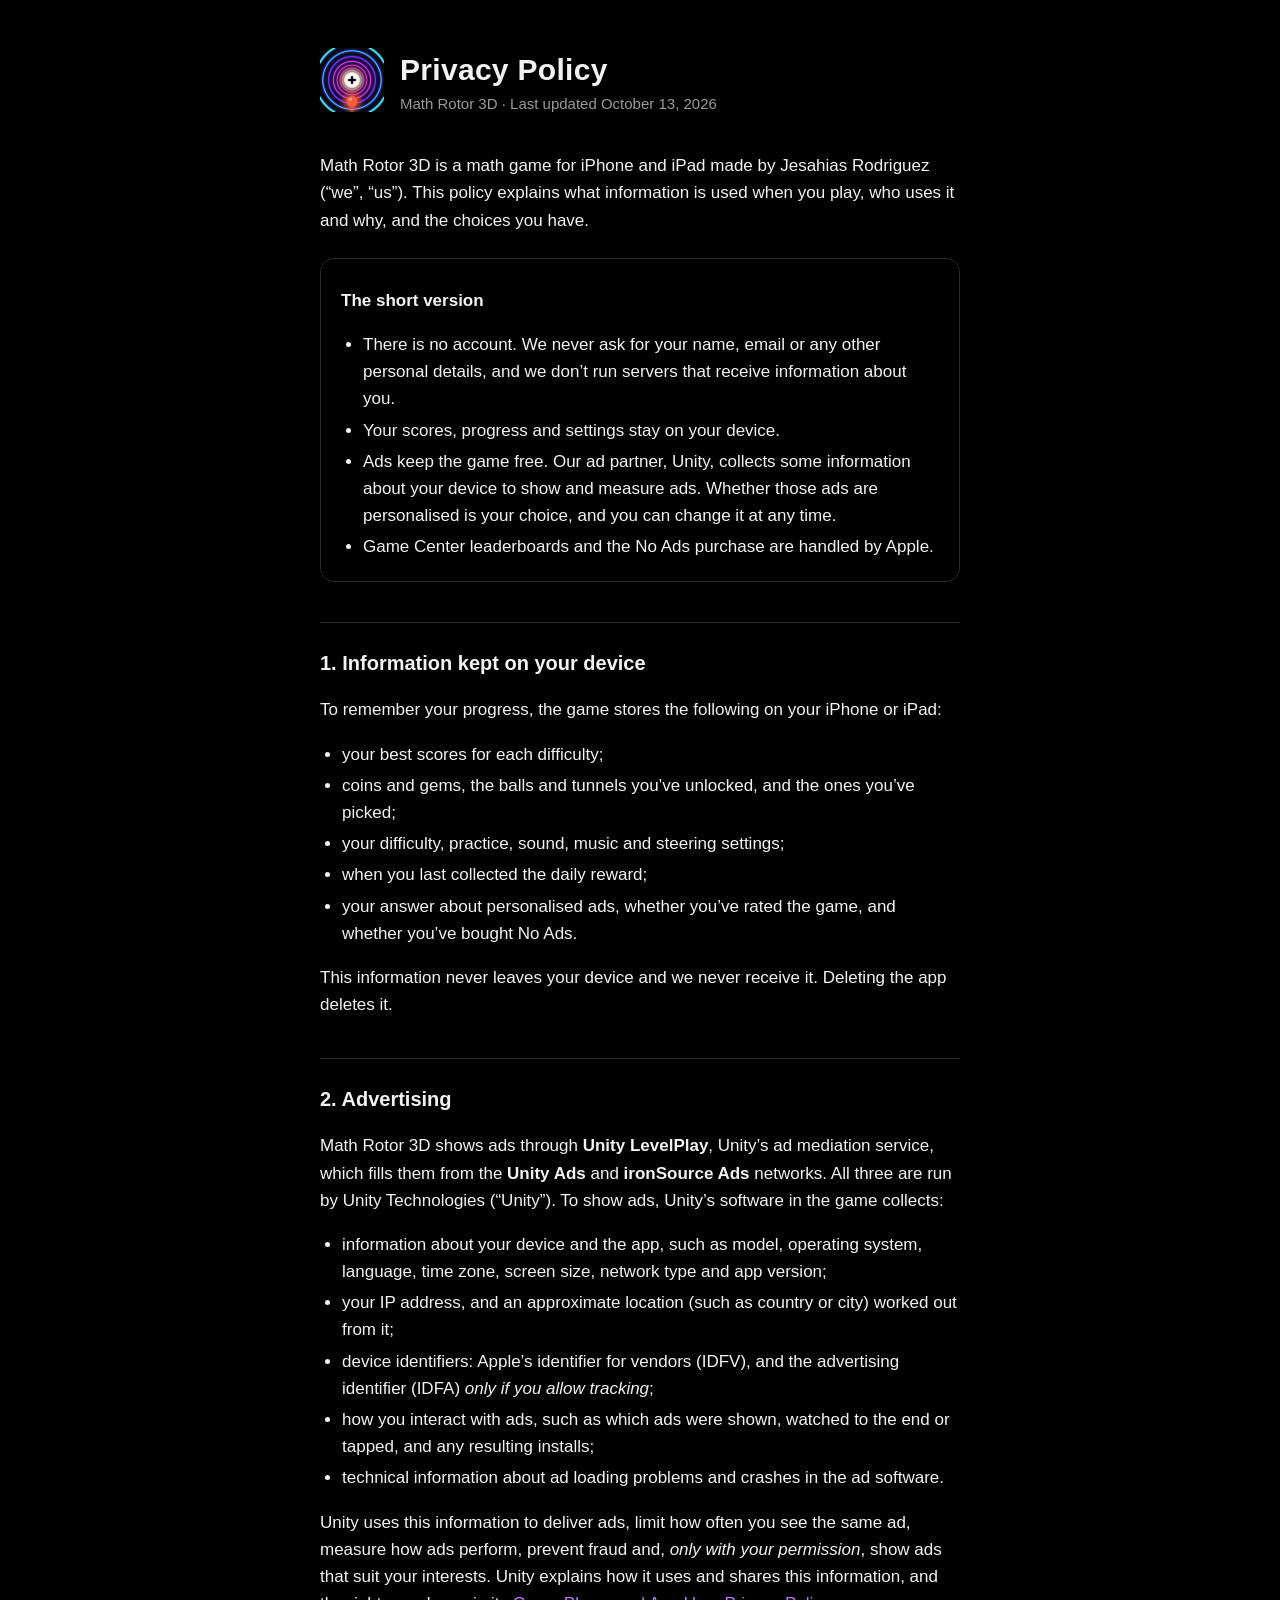
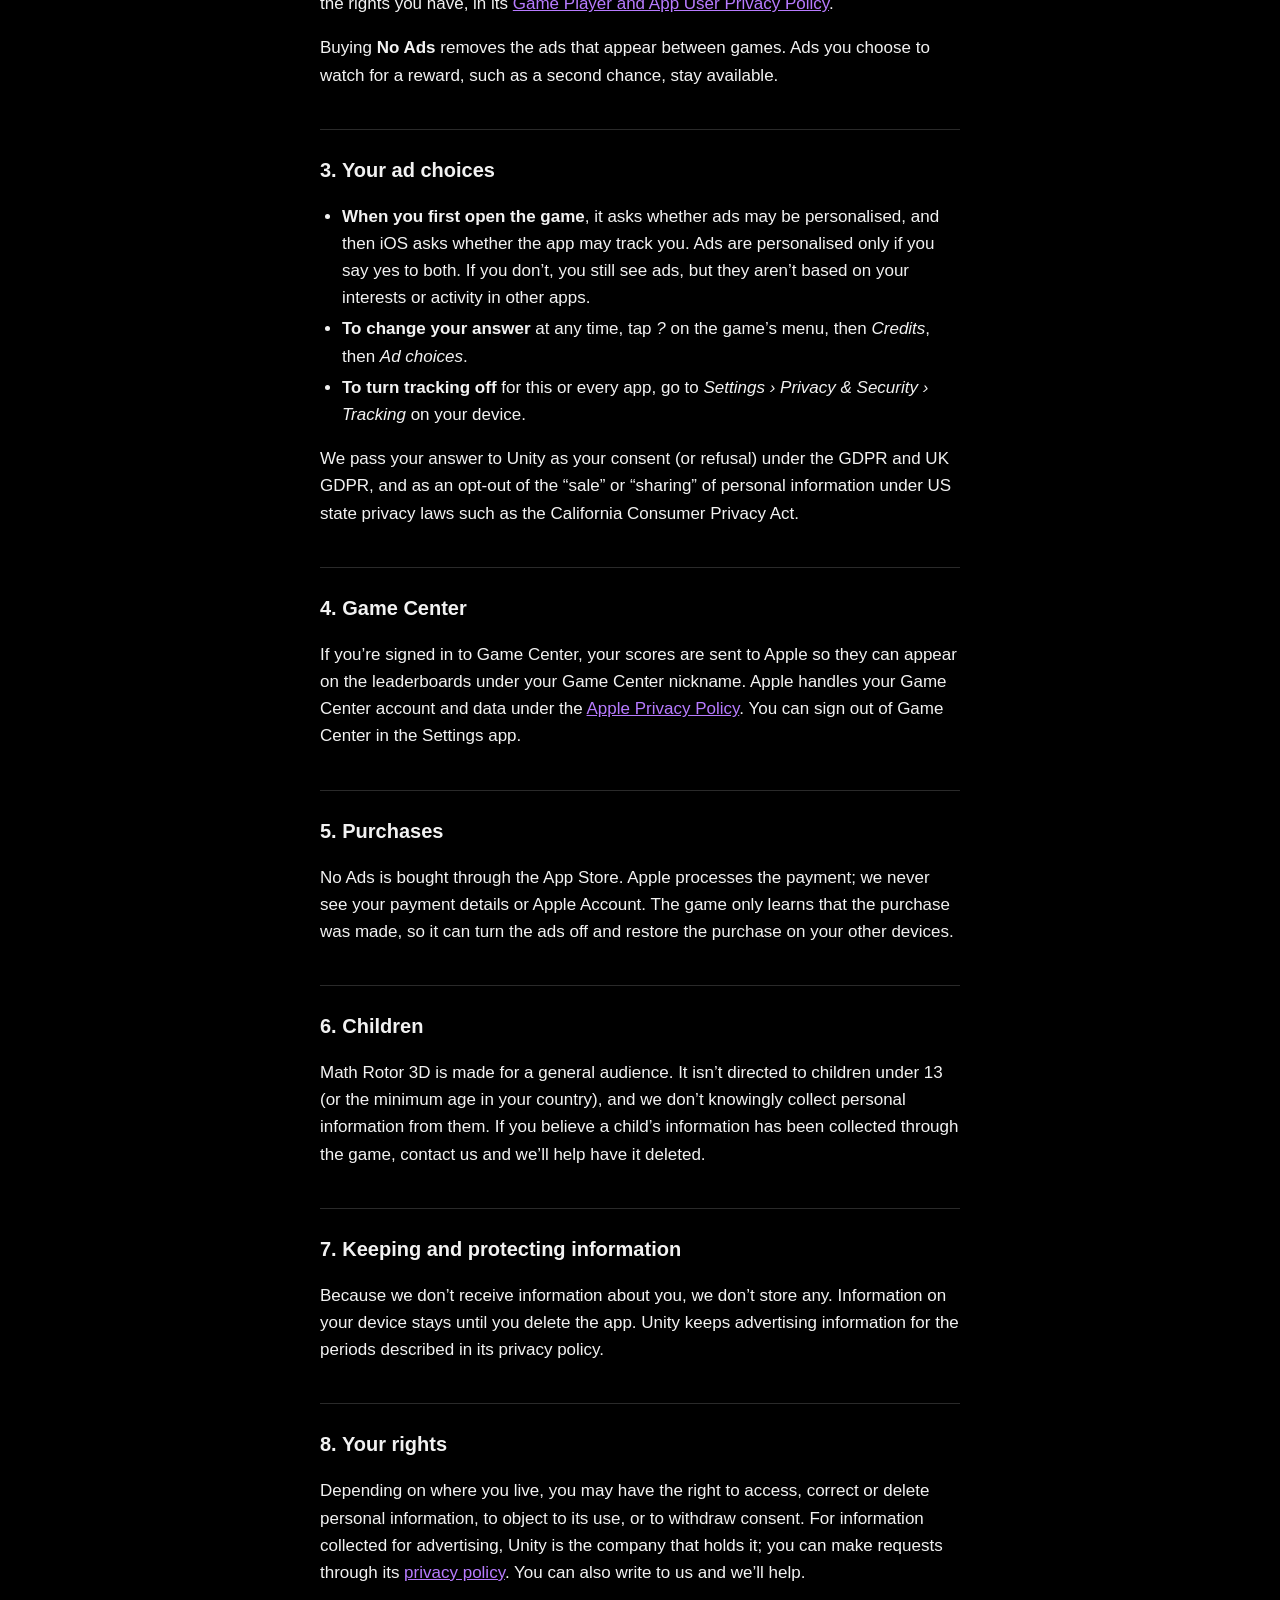
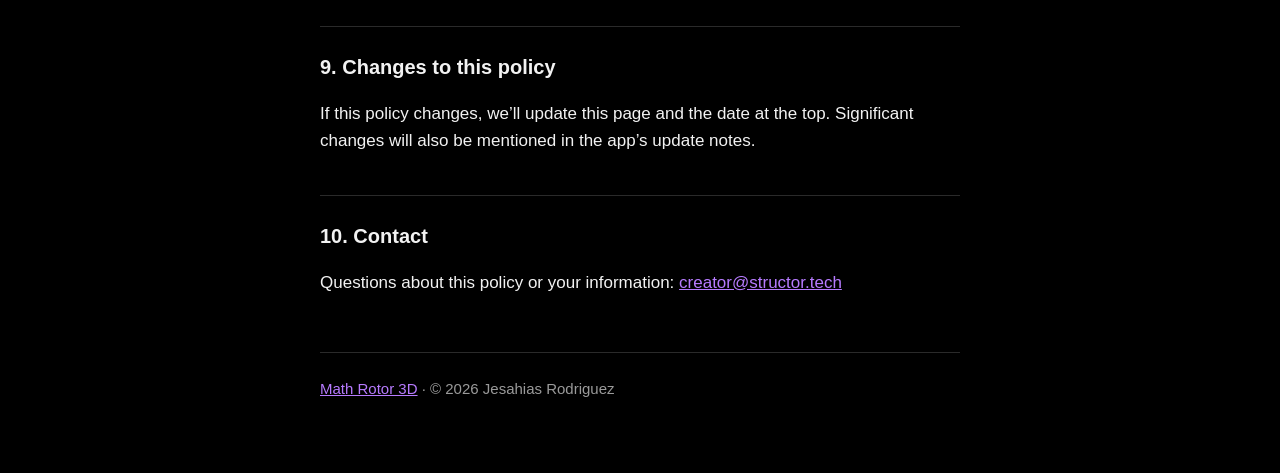
==== privacy/index.html @ 160f923c "Math Rotor 3D support page and privacy policy" ====
<!doctype html>
<html lang="en">
<head>
<meta charset="utf-8">
<meta name="viewport" content="width=device-width, initial-scale=1">
<title>Privacy Policy · Math Rotor 3D</title>
<meta name="description" content="What information Math Rotor 3D uses, who uses it, and the choices you have.">
<link rel="icon" href="../icon.png">
<link rel="stylesheet" href="../style.css">
</head>
<body>
<main>
  <header>
    <a href="../"><img src="../icon.png" alt=""></a>
    <div>
      <h1>Privacy Policy</h1>
      <div class="updated">Math Rotor 3D · Last updated October 13, 2026</div>
    </div>
  </header>

  <p>Math Rotor 3D is a math game for iPhone and iPad made by Jesahias Rodriguez (“we”, “us”). This policy explains what information is used when you play, who uses it and why, and the choices you have.</p>

  <div class="summary">
    <h3>The short version</h3>
    <ul>
      <li>There is no account. We never ask for your name, email or any other personal details, and we don’t run servers that receive information about you.</li>
      <li>Your scores, progress and settings stay on your device.</li>
      <li>Ads keep the game free. Our ad partner, Unity, collects some information about your device to show and measure ads. Whether those ads are personalised is your choice, and you can change it at any time.</li>
      <li>Game Center leaderboards and the No Ads purchase are handled by Apple.</li>
    </ul>
  </div>

  <h2>1. Information kept on your device</h2>
  <p>To remember your progress, the game stores the following on your iPhone or iPad:</p>
  <ul>
    <li>your best scores for each difficulty;</li>
    <li>coins and gems, the balls and tunnels you’ve unlocked, and the ones you’ve picked;</li>
    <li>your difficulty, practice, sound, music and steering settings;</li>
    <li>when you last collected the daily reward;</li>
    <li>your answer about personalised ads, whether you’ve rated the game, and whether you’ve bought No Ads.</li>
  </ul>
  <p>This information never leaves your device and we never receive it. Deleting the app deletes it.</p>

  <h2>2. Advertising</h2>
  <p>Math Rotor 3D shows ads through <strong>Unity LevelPlay</strong>, Unity’s ad mediation service, which fills them from the <strong>Unity Ads</strong> and <strong>ironSource Ads</strong> networks. All three are run by Unity Technologies (“Unity”). To show ads, Unity’s software in the game collects:</p>
  <ul>
    <li>information about your device and the app, such as model, operating system, language, time zone, screen size, network type and app version;</li>
    <li>your IP address, and an approximate location (such as country or city) worked out from it;</li>
    <li>device identifiers: Apple’s identifier for vendors (IDFV), and the advertising identifier (IDFA) <em>only if you allow tracking</em>;</li>
    <li>how you interact with ads, such as which ads were shown, watched to the end or tapped, and any resulting installs;</li>
    <li>technical information about ad loading problems and crashes in the ad software.</li>
  </ul>
  <p>Unity uses this information to deliver ads, limit how often you see the same ad, measure how ads perform, prevent fraud and, <em>only with your permission</em>, show ads that suit your interests. Unity explains how it uses and shares this information, and the rights you have, in its <a href="https://unity.com/legal/game-player-and-app-user-privacy-policy">Game Player and App User Privacy Policy</a>.</p>
  <p>Buying <strong>No Ads</strong> removes the ads that appear between games. Ads you choose to watch for a reward, such as a second chance, stay available.</p>

  <h2>3. Your ad choices</h2>
  <ul>
    <li><strong>When you first open the game</strong>, it asks whether ads may be personalised, and then iOS asks whether the app may track you. Ads are personalised only if you say yes to both. If you don’t, you still see ads, but they aren’t based on your interests or activity in other apps.</li>
    <li><strong>To change your answer</strong> at any time, tap <em>?</em> on the game’s menu, then <em>Credits</em>, then <em>Ad choices</em>.</li>
    <li><strong>To turn tracking off</strong> for this or every app, go to <em>Settings › Privacy &amp; Security › Tracking</em> on your device.</li>
  </ul>
  <p>We pass your answer to Unity as your consent (or refusal) under the GDPR and UK GDPR, and as an opt-out of the “sale” or “sharing” of personal information under US state privacy laws such as the California Consumer Privacy Act.</p>

  <h2>4. Game Center</h2>
  <p>If you’re signed in to Game Center, your scores are sent to Apple so they can appear on the leaderboards under your Game Center nickname. Apple handles your Game Center account and data under the <a href="https://www.apple.com/legal/privacy/">Apple Privacy Policy</a>. You can sign out of Game Center in the Settings app.</p>

  <h2>5. Purchases</h2>
  <p>No Ads is bought through the App Store. Apple processes the payment; we never see your payment details or Apple Account. The game only learns that the purchase was made, so it can turn the ads off and restore the purchase on your other devices.</p>

  <h2>6. Children</h2>
  <p>Math Rotor 3D is made for a general audience. It isn’t directed to children under 13 (or the minimum age in your country), and we don’t knowingly collect personal information from them. If you believe a child’s information has been collected through the game, contact us and we’ll help have it deleted.</p>

  <h2>7. Keeping and protecting information</h2>
  <p>Because we don’t receive information about you, we don’t store any. Information on your device stays until you delete the app. Unity keeps advertising information for the periods described in its privacy policy.</p>

  <h2>8. Your rights</h2>
  <p>Depending on where you live, you may have the right to access, correct or delete personal information, to object to its use, or to withdraw consent. For information collected for advertising, Unity is the company that holds it; you can make requests through its <a href="https://unity.com/legal/game-player-and-app-user-privacy-policy">privacy policy</a>. You can also write to us and we’ll help.</p>

  <h2>9. Changes to this policy</h2>
  <p>If this policy changes, we’ll update this page and the date at the top. Significant changes will also be mentioned in the app’s update notes.</p>

  <h2>10. Contact</h2>
  <p>Questions about this policy or your information: <a href="mailto:creator@structor.tech">creator@structor.tech</a></p>

  <footer>
    <a href="../">Math Rotor 3D</a> · © 2026 Jesahias Rodriguez
  </footer>
</main>
</body>
</html>
---- style.css ----
:root {
  color-scheme: dark;
  --bg: #000;
  --text: #f2f2f2;
  --muted: #9a9a9a;
  --line: #2a2a2a;
  --accent: #b77bff;
}

* { box-sizing: border-box; }

body {
  margin: 0;
  background: var(--bg);
  color: var(--text);
  font: 17px/1.6 -apple-system, BlinkMacSystemFont, "SF Pro Text", "Segoe UI", Roboto, sans-serif;
  -webkit-text-size-adjust: 100%;
}

main {
  max-width: 680px;
  margin: 0 auto;
  padding: 48px 20px 72px;
}

header {
  display: flex;
  align-items: center;
  gap: 16px;
  margin-bottom: 32px;
}

header img {
  width: 64px;
  height: 64px;
  border-radius: 14px;
}

header a { color: inherit; text-decoration: none; }

h1 {
  font-size: 30px;
  line-height: 1.2;
  margin: 0;
  letter-spacing: 0.01em;
}

h2 {
  font-size: 20px;
  margin: 40px 0 8px;
  padding-top: 24px;
  border-top: 1px solid var(--line);
}

h3 { font-size: 17px; margin: 24px 0 4px; }

p, li { color: var(--text); }

.muted, .updated { color: var(--muted); }

.updated { margin-top: 4px; font-size: 15px; }

ul { padding-left: 22px; }

li { margin: 4px 0; }

a { color: var(--accent); }

.summary {
  border: 1px solid var(--line);
  border-radius: 14px;
  padding: 4px 20px;
  margin: 24px 0;
}

footer {
  margin-top: 56px;
  padding-top: 24px;
  border-top: 1px solid var(--line);
  color: var(--muted);
  font-size: 15px;
}
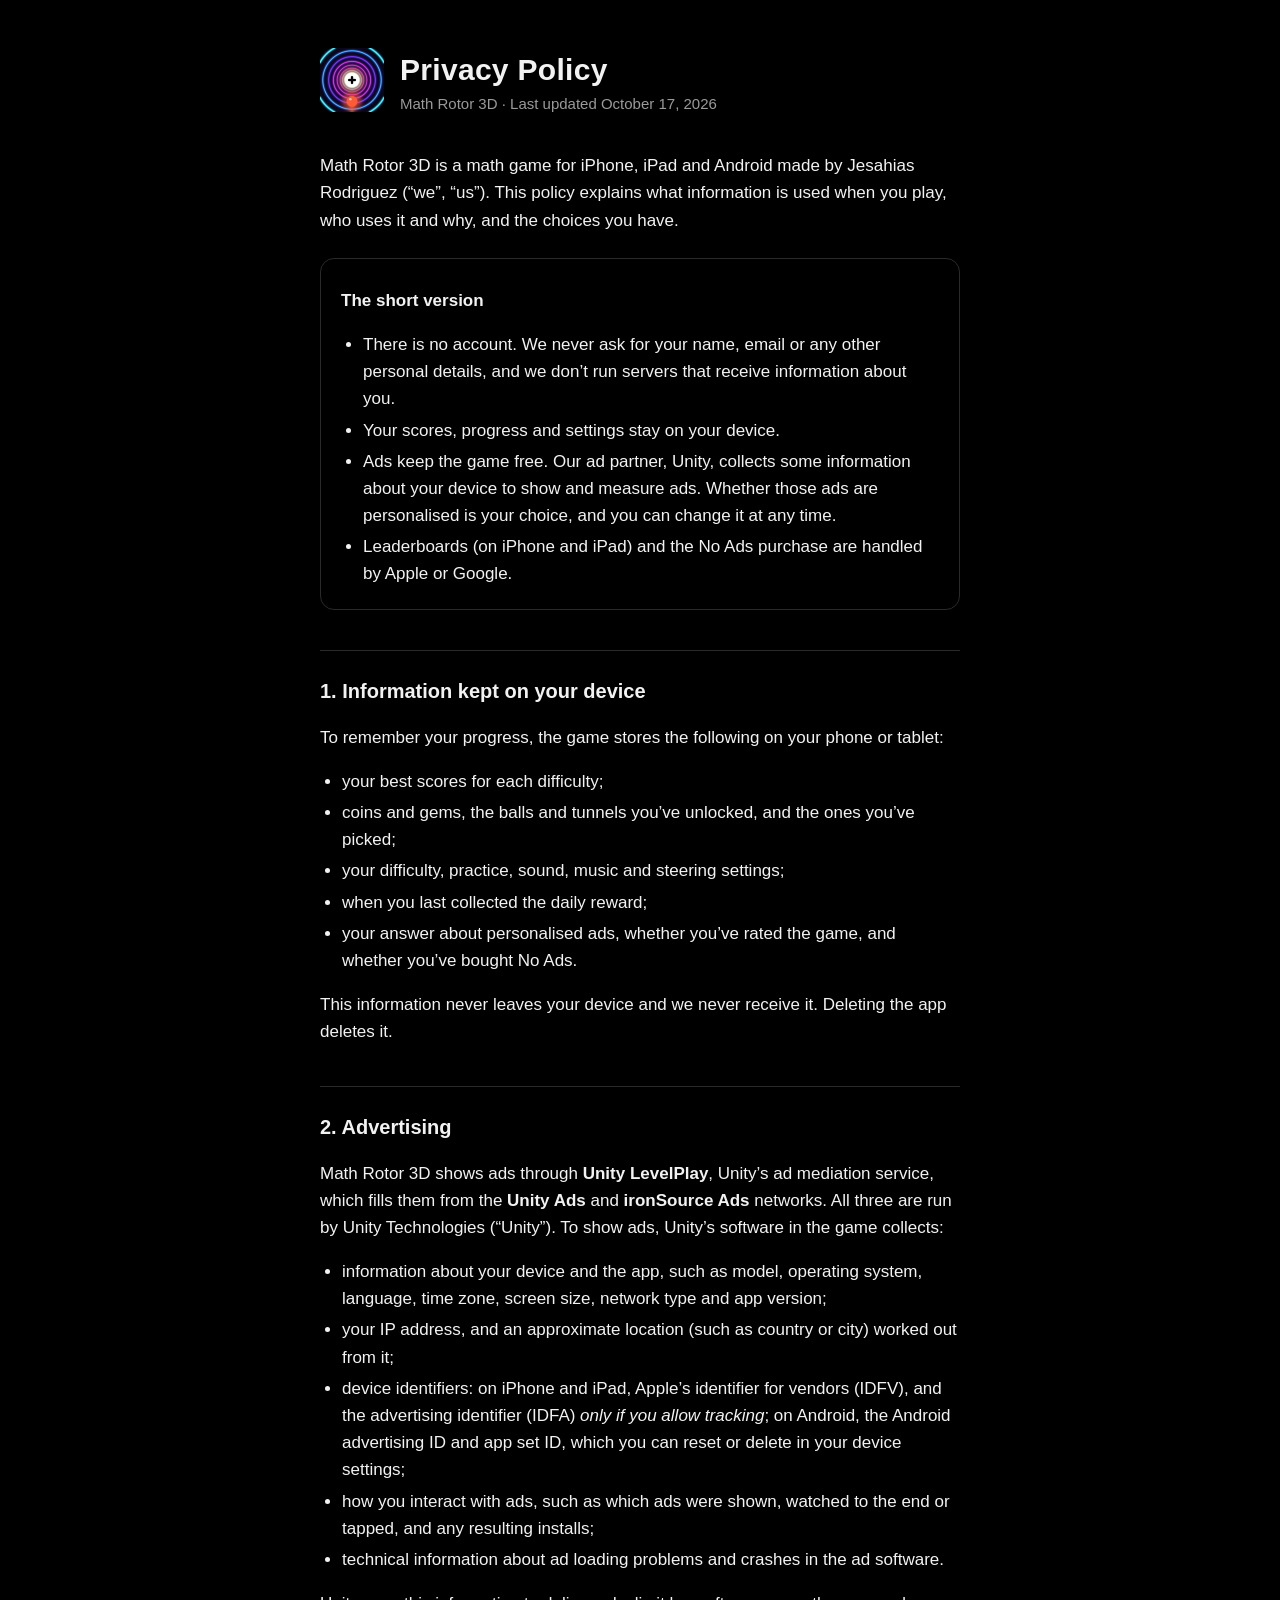
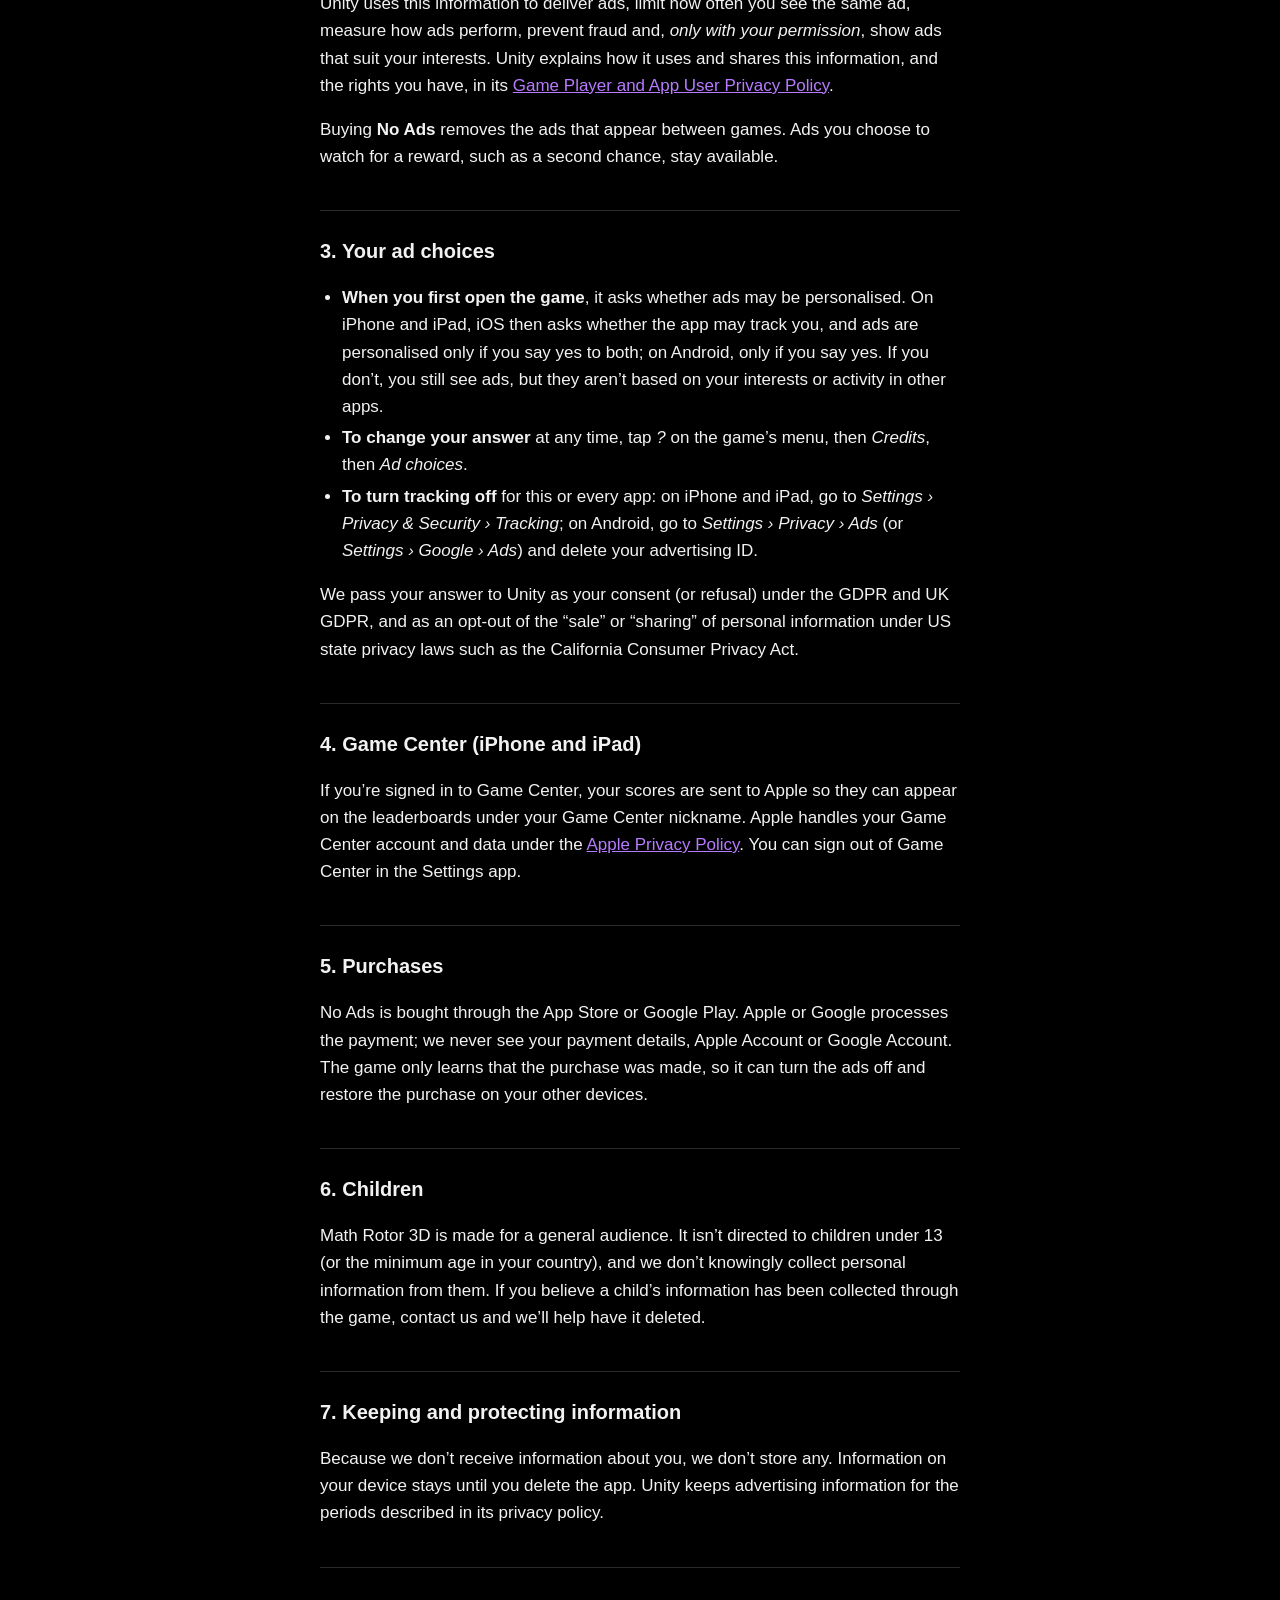
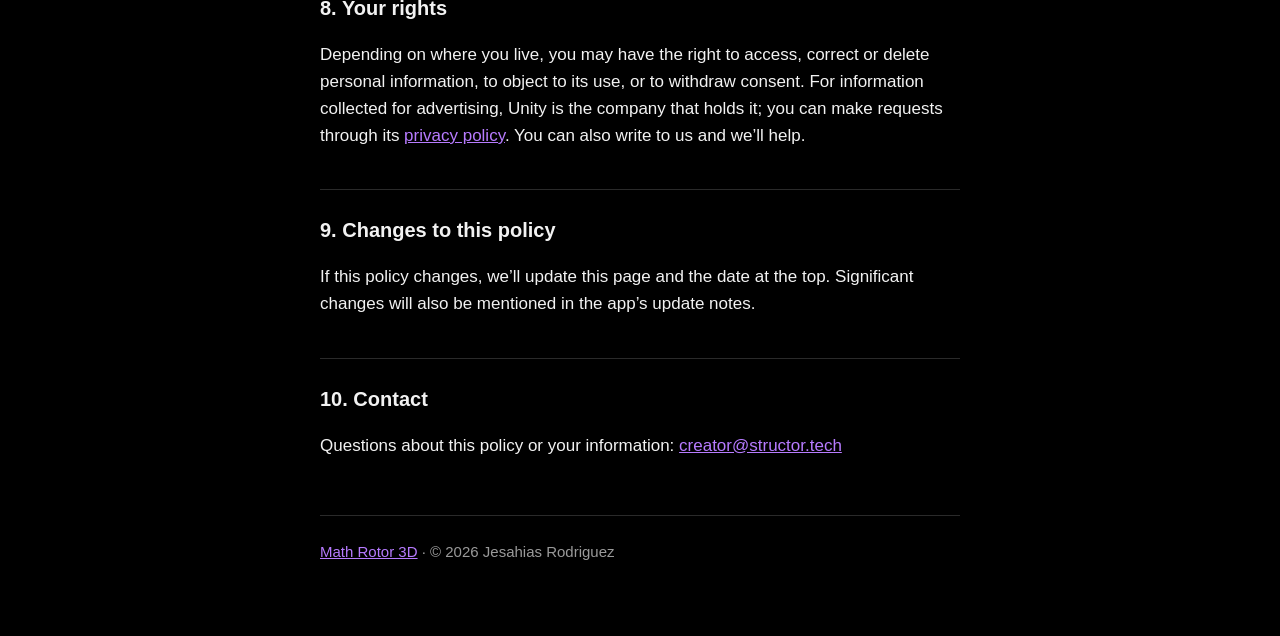
==== commit 84c05499: "Privacy policy and support page cover Android" ====
--- a/privacy/index.html
+++ b/privacy/index.html
@@ -14,11 +14,11 @@
     <a href="../"><img src="../icon.png" alt=""></a>
     <div>
       <h1>Privacy Policy</h1>
-      <div class="updated">Math Rotor 3D · Last updated October 13, 2026</div>
+      <div class="updated">Math Rotor 3D · Last updated October 17, 2026</div>
     </div>
   </header>
 
-  <p>Math Rotor 3D is a math game for iPhone and iPad made by Jesahias Rodriguez (“we”, “us”). This policy explains what information is used when you play, who uses it and why, and the choices you have.</p>
+  <p>Math Rotor 3D is a math game for iPhone, iPad and Android made by Jesahias Rodriguez (“we”, “us”). This policy explains what information is used when you play, who uses it and why, and the choices you have.</p>
 
   <div class="summary">
     <h3>The short version</h3>
@@ -26,12 +26,12 @@
       <li>There is no account. We never ask for your name, email or any other personal details, and we don’t run servers that receive information about you.</li>
       <li>Your scores, progress and settings stay on your device.</li>
       <li>Ads keep the game free. Our ad partner, Unity, collects some information about your device to show and measure ads. Whether those ads are personalised is your choice, and you can change it at any time.</li>
-      <li>Game Center leaderboards and the No Ads purchase are handled by Apple.</li>
+      <li>Leaderboards (on iPhone and iPad) and the No Ads purchase are handled by Apple or Google.</li>
     </ul>
   </div>
 
   <h2>1. Information kept on your device</h2>
-  <p>To remember your progress, the game stores the following on your iPhone or iPad:</p>
+  <p>To remember your progress, the game stores the following on your phone or tablet:</p>
   <ul>
     <li>your best scores for each difficulty;</li>
     <li>coins and gems, the balls and tunnels you’ve unlocked, and the ones you’ve picked;</li>
@@ -46,7 +46,7 @@
   <ul>
     <li>information about your device and the app, such as model, operating system, language, time zone, screen size, network type and app version;</li>
     <li>your IP address, and an approximate location (such as country or city) worked out from it;</li>
-    <li>device identifiers: Apple’s identifier for vendors (IDFV), and the advertising identifier (IDFA) <em>only if you allow tracking</em>;</li>
+    <li>device identifiers: on iPhone and iPad, Apple’s identifier for vendors (IDFV), and the advertising identifier (IDFA) <em>only if you allow tracking</em>; on Android, the Android advertising ID and app set ID, which you can reset or delete in your device settings;</li>
     <li>how you interact with ads, such as which ads were shown, watched to the end or tapped, and any resulting installs;</li>
     <li>technical information about ad loading problems and crashes in the ad software.</li>
   </ul>
@@ -55,17 +55,17 @@
 
   <h2>3. Your ad choices</h2>
   <ul>
-    <li><strong>When you first open the game</strong>, it asks whether ads may be personalised, and then iOS asks whether the app may track you. Ads are personalised only if you say yes to both. If you don’t, you still see ads, but they aren’t based on your interests or activity in other apps.</li>
+    <li><strong>When you first open the game</strong>, it asks whether ads may be personalised. On iPhone and iPad, iOS then asks whether the app may track you, and ads are personalised only if you say yes to both; on Android, only if you say yes. If you don’t, you still see ads, but they aren’t based on your interests or activity in other apps.</li>
     <li><strong>To change your answer</strong> at any time, tap <em>?</em> on the game’s menu, then <em>Credits</em>, then <em>Ad choices</em>.</li>
-    <li><strong>To turn tracking off</strong> for this or every app, go to <em>Settings › Privacy &amp; Security › Tracking</em> on your device.</li>
+    <li><strong>To turn tracking off</strong> for this or every app: on iPhone and iPad, go to <em>Settings › Privacy &amp; Security › Tracking</em>; on Android, go to <em>Settings › Privacy › Ads</em> (or <em>Settings › Google › Ads</em>) and delete your advertising ID.</li>
   </ul>
   <p>We pass your answer to Unity as your consent (or refusal) under the GDPR and UK GDPR, and as an opt-out of the “sale” or “sharing” of personal information under US state privacy laws such as the California Consumer Privacy Act.</p>
 
-  <h2>4. Game Center</h2>
+  <h2>4. Game Center (iPhone and iPad)</h2>
   <p>If you’re signed in to Game Center, your scores are sent to Apple so they can appear on the leaderboards under your Game Center nickname. Apple handles your Game Center account and data under the <a href="https://www.apple.com/legal/privacy/">Apple Privacy Policy</a>. You can sign out of Game Center in the Settings app.</p>
 
   <h2>5. Purchases</h2>
-  <p>No Ads is bought through the App Store. Apple processes the payment; we never see your payment details or Apple Account. The game only learns that the purchase was made, so it can turn the ads off and restore the purchase on your other devices.</p>
+  <p>No Ads is bought through the App Store or Google Play. Apple or Google processes the payment; we never see your payment details, Apple Account or Google Account. The game only learns that the purchase was made, so it can turn the ads off and restore the purchase on your other devices.</p>
 
   <h2>6. Children</h2>
   <p>Math Rotor 3D is made for a general audience. It isn’t directed to children under 13 (or the minimum age in your country), and we don’t knowingly collect personal information from them. If you believe a child’s information has been collected through the game, contact us and we’ll help have it deleted.</p>
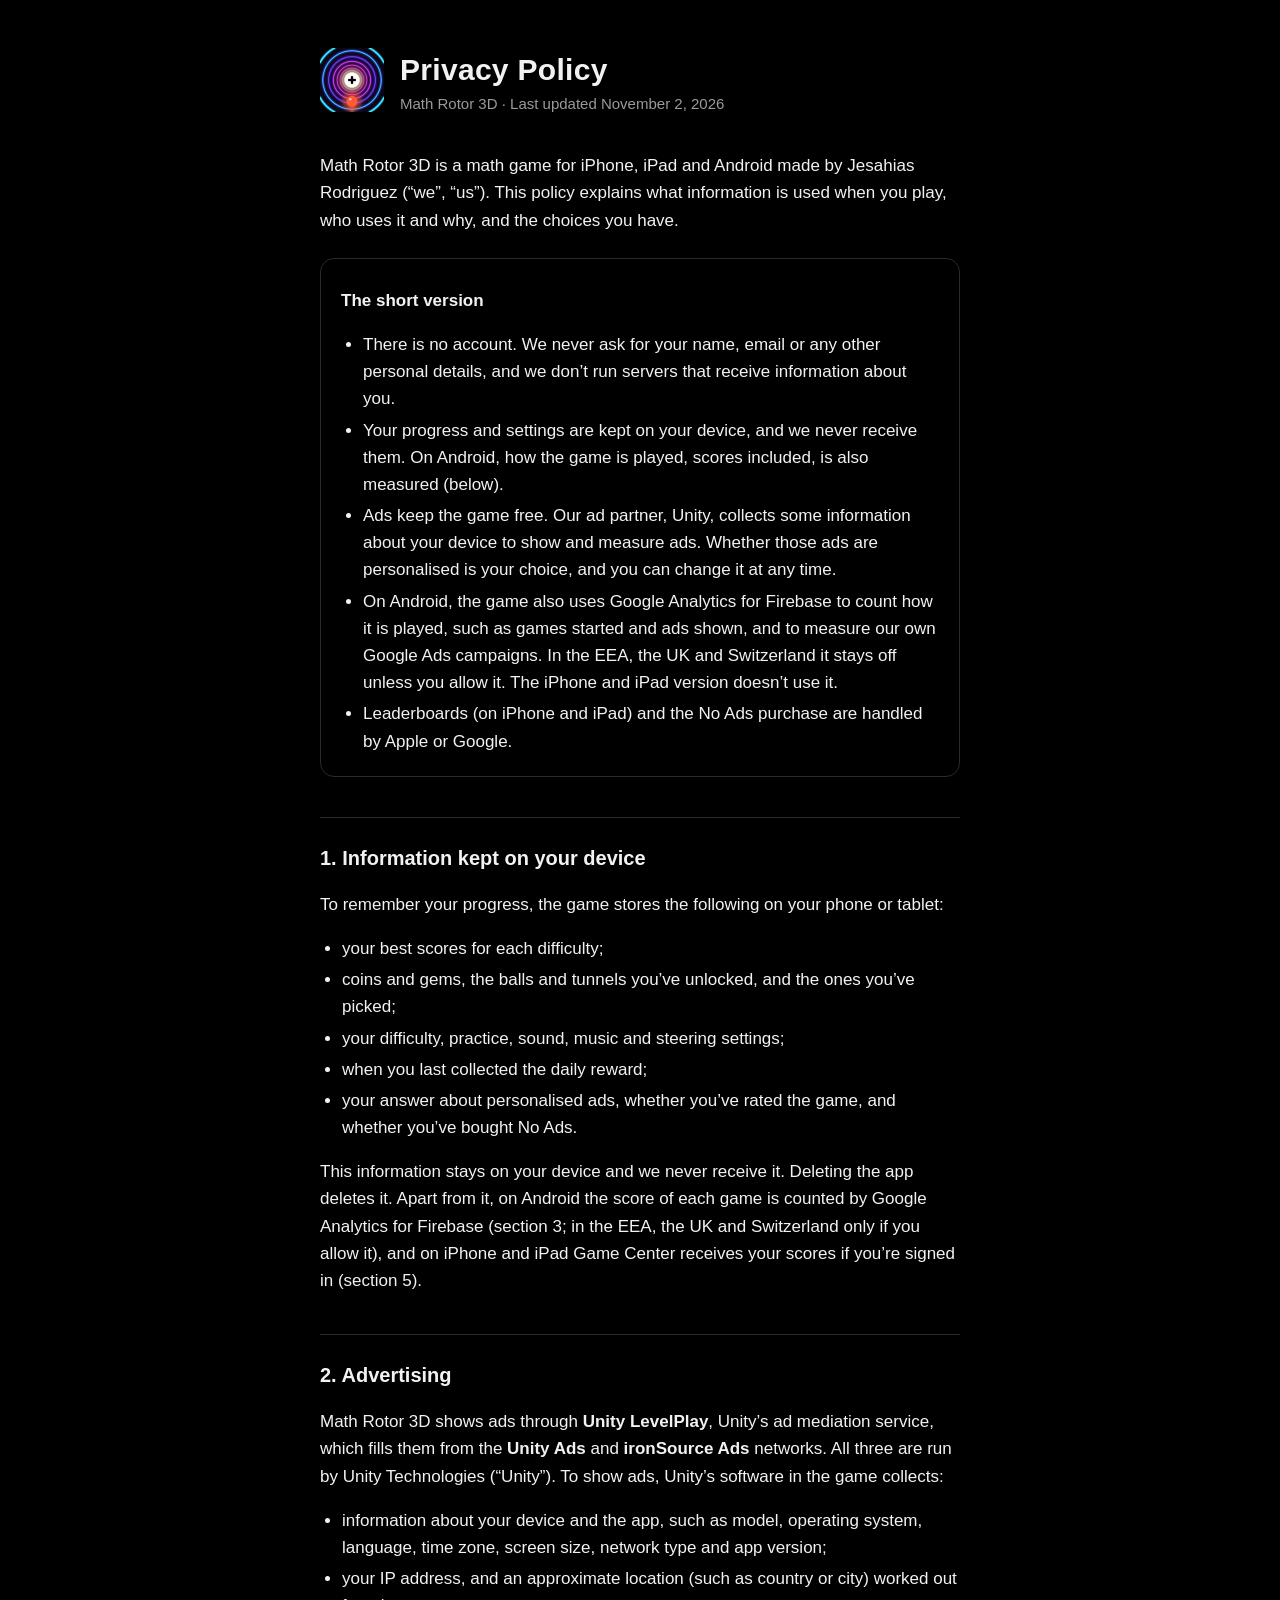
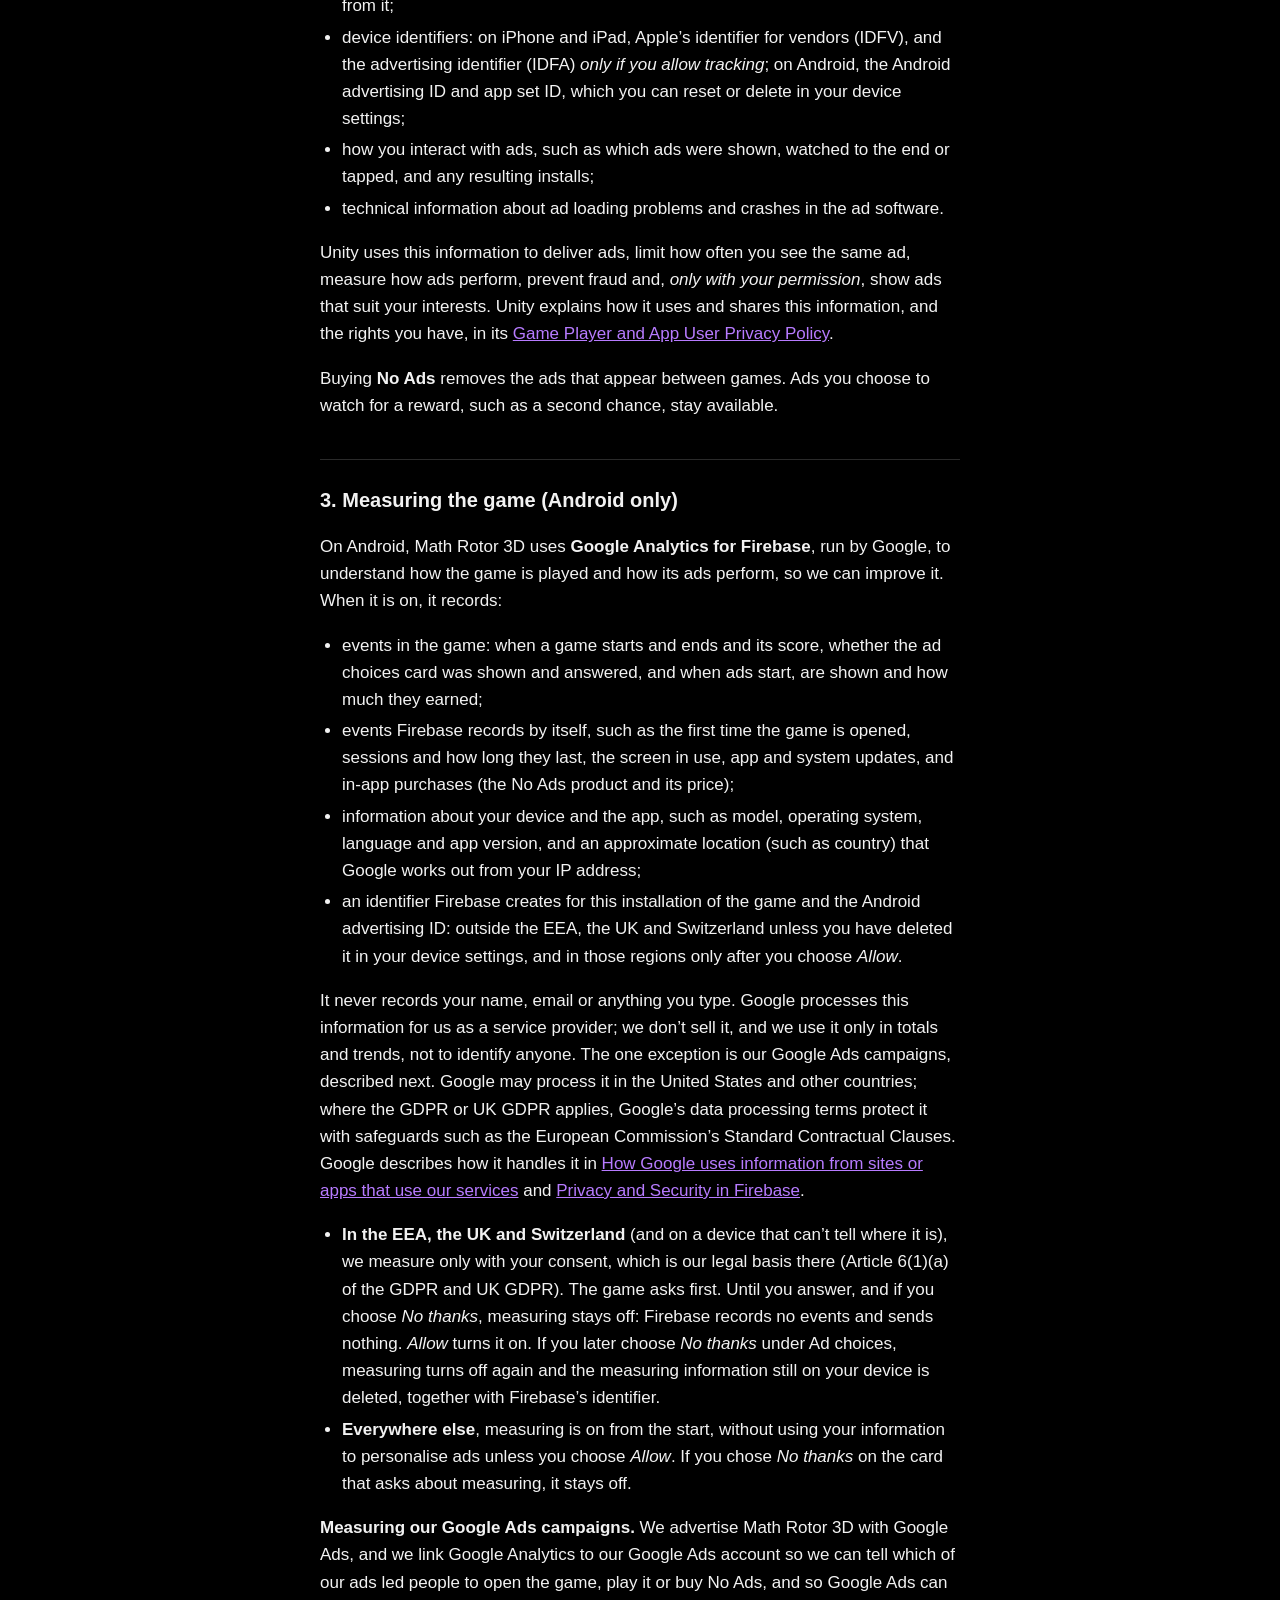
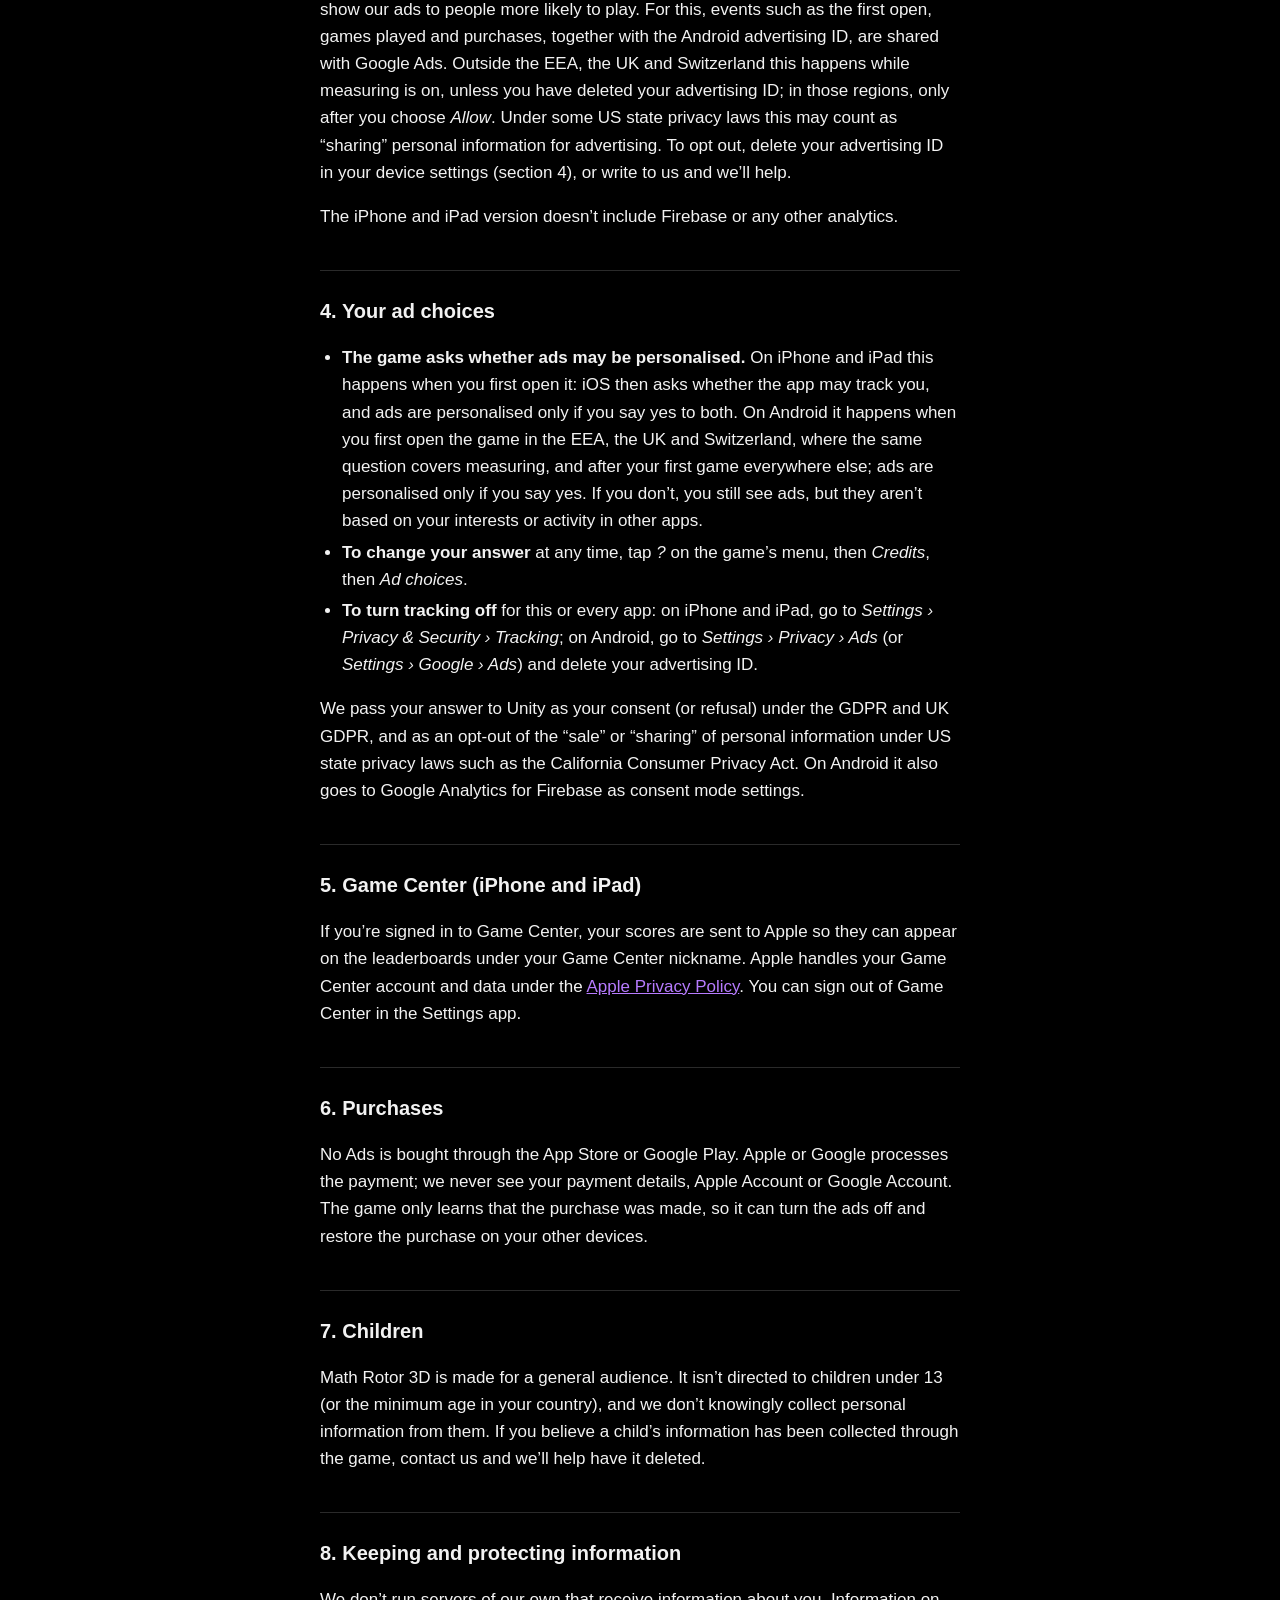
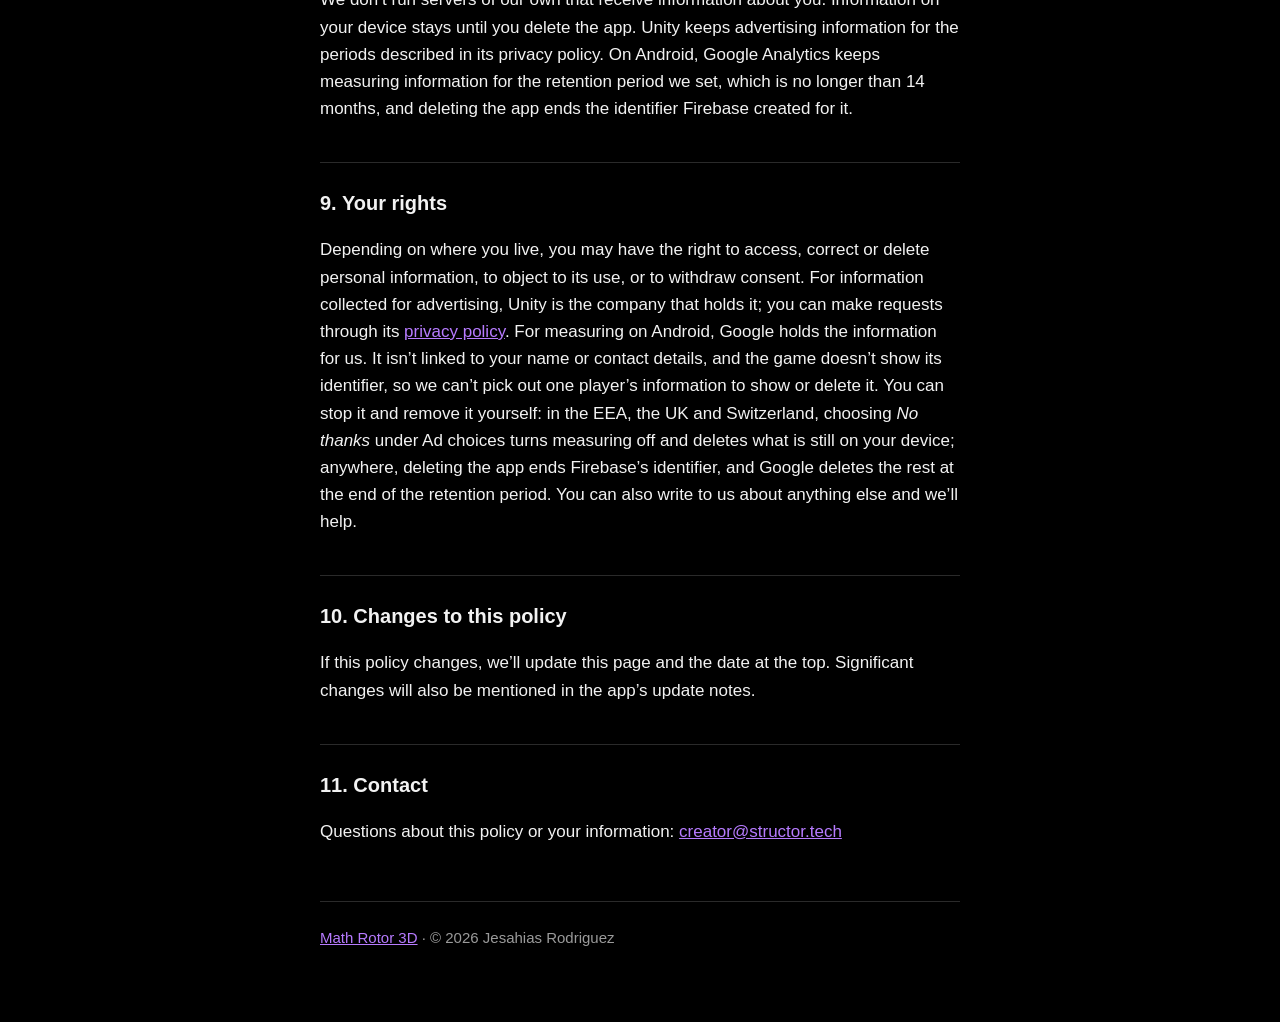
==== commit 2f666385: "Privacy policy covers Firebase measuring on Android, the new ad consent rules and our Google Ads mea" ====
--- a/privacy/index.html
+++ b/privacy/index.html
@@ -14,7 +14,7 @@
     <a href="../"><img src="../icon.png" alt=""></a>
     <div>
       <h1>Privacy Policy</h1>
-      <div class="updated">Math Rotor 3D · Last updated October 17, 2026</div>
+      <div class="updated">Math Rotor 3D · Last updated November 2, 2026</div>
     </div>
   </header>
 
@@ -24,8 +24,9 @@
     <h3>The short version</h3>
     <ul>
       <li>There is no account. We never ask for your name, email or any other personal details, and we don’t run servers that receive information about you.</li>
-      <li>Your scores, progress and settings stay on your device.</li>
+      <li>Your progress and settings are kept on your device, and we never receive them. On Android, how the game is played, scores included, is also measured (below).</li>
       <li>Ads keep the game free. Our ad partner, Unity, collects some information about your device to show and measure ads. Whether those ads are personalised is your choice, and you can change it at any time.</li>
+      <li>On Android, the game also uses Google Analytics for Firebase to count how it is played, such as games started and ads shown, and to measure our own Google Ads campaigns. In the EEA, the UK and Switzerland it stays off unless you allow it. The iPhone and iPad version doesn’t use it.</li>
       <li>Leaderboards (on iPhone and iPad) and the No Ads purchase are handled by Apple or Google.</li>
     </ul>
   </div>
@@ -39,7 +40,7 @@
     <li>when you last collected the daily reward;</li>
     <li>your answer about personalised ads, whether you’ve rated the game, and whether you’ve bought No Ads.</li>
   </ul>
-  <p>This information never leaves your device and we never receive it. Deleting the app deletes it.</p>
+  <p>This information stays on your device and we never receive it. Deleting the app deletes it. Apart from it, on Android the score of each game is counted by Google Analytics for Firebase (section 3; in the EEA, the UK and Switzerland only if you allow it), and on iPhone and iPad Game Center receives your scores if you’re signed in (section 5).</p>
 
   <h2>2. Advertising</h2>
   <p>Math Rotor 3D shows ads through <strong>Unity LevelPlay</strong>, Unity’s ad mediation service, which fills them from the <strong>Unity Ads</strong> and <strong>ironSource Ads</strong> networks. All three are run by Unity Technologies (“Unity”). To show ads, Unity’s software in the game collects:</p>
@@ -53,33 +54,49 @@
   <p>Unity uses this information to deliver ads, limit how often you see the same ad, measure how ads perform, prevent fraud and, <em>only with your permission</em>, show ads that suit your interests. Unity explains how it uses and shares this information, and the rights you have, in its <a href="https://unity.com/legal/game-player-and-app-user-privacy-policy">Game Player and App User Privacy Policy</a>.</p>
   <p>Buying <strong>No Ads</strong> removes the ads that appear between games. Ads you choose to watch for a reward, such as a second chance, stay available.</p>
 
-  <h2>3. Your ad choices</h2>
+  <h2>3. Measuring the game (Android only)</h2>
+  <p>On Android, Math Rotor 3D uses <strong>Google Analytics for Firebase</strong>, run by Google, to understand how the game is played and how its ads perform, so we can improve it. When it is on, it records:</p>
   <ul>
-    <li><strong>When you first open the game</strong>, it asks whether ads may be personalised. On iPhone and iPad, iOS then asks whether the app may track you, and ads are personalised only if you say yes to both; on Android, only if you say yes. If you don’t, you still see ads, but they aren’t based on your interests or activity in other apps.</li>
+    <li>events in the game: when a game starts and ends and its score, whether the ad choices card was shown and answered, and when ads start, are shown and how much they earned;</li>
+    <li>events Firebase records by itself, such as the first time the game is opened, sessions and how long they last, the screen in use, app and system updates, and in-app purchases (the No Ads product and its price);</li>
+    <li>information about your device and the app, such as model, operating system, language and app version, and an approximate location (such as country) that Google works out from your IP address;</li>
+    <li>an identifier Firebase creates for this installation of the game and the Android advertising ID: outside the EEA, the UK and Switzerland unless you have deleted it in your device settings, and in those regions only after you choose <em>Allow</em>.</li>
+  </ul>
+  <p>It never records your name, email or anything you type. Google processes this information for us as a service provider; we don’t sell it, and we use it only in totals and trends, not to identify anyone. The one exception is our Google Ads campaigns, described next. Google may process it in the United States and other countries; where the GDPR or UK GDPR applies, Google’s data processing terms protect it with safeguards such as the European Commission’s Standard Contractual Clauses. Google describes how it handles it in <a href="https://policies.google.com/technologies/partner-sites">How Google uses information from sites or apps that use our services</a> and <a href="https://firebase.google.com/support/privacy">Privacy and Security in Firebase</a>.</p>
+  <ul>
+    <li><strong>In the EEA, the UK and Switzerland</strong> (and on a device that can’t tell where it is), we measure only with your consent, which is our legal basis there (Article 6(1)(a) of the GDPR and UK GDPR). The game asks first. Until you answer, and if you choose <em>No thanks</em>, measuring stays off: Firebase records no events and sends nothing. <em>Allow</em> turns it on. If you later choose <em>No thanks</em> under Ad choices, measuring turns off again and the measuring information still on your device is deleted, together with Firebase’s identifier.</li>
+    <li><strong>Everywhere else</strong>, measuring is on from the start, without using your information to personalise ads unless you choose <em>Allow</em>. If you chose <em>No thanks</em> on the card that asks about measuring, it stays off.</li>
+  </ul>
+  <p><strong>Measuring our Google Ads campaigns.</strong> We advertise Math Rotor 3D with Google Ads, and we link Google Analytics to our Google Ads account so we can tell which of our ads led people to open the game, play it or buy No Ads, and so Google Ads can show our ads to people more likely to play. For this, events such as the first open, games played and purchases, together with the Android advertising ID, are shared with Google Ads. Outside the EEA, the UK and Switzerland this happens while measuring is on, unless you have deleted your advertising ID; in those regions, only after you choose <em>Allow</em>. Under some US state privacy laws this may count as “sharing” personal information for advertising. To opt out, delete your advertising ID in your device settings (section 4), or write to us and we’ll help.</p>
+  <p>The iPhone and iPad version doesn’t include Firebase or any other analytics.</p>
+
+  <h2>4. Your ad choices</h2>
+  <ul>
+    <li><strong>The game asks whether ads may be personalised.</strong> On iPhone and iPad this happens when you first open it: iOS then asks whether the app may track you, and ads are personalised only if you say yes to both. On Android it happens when you first open the game in the EEA, the UK and Switzerland, where the same question covers measuring, and after your first game everywhere else; ads are personalised only if you say yes. If you don’t, you still see ads, but they aren’t based on your interests or activity in other apps.</li>
     <li><strong>To change your answer</strong> at any time, tap <em>?</em> on the game’s menu, then <em>Credits</em>, then <em>Ad choices</em>.</li>
     <li><strong>To turn tracking off</strong> for this or every app: on iPhone and iPad, go to <em>Settings › Privacy &amp; Security › Tracking</em>; on Android, go to <em>Settings › Privacy › Ads</em> (or <em>Settings › Google › Ads</em>) and delete your advertising ID.</li>
   </ul>
-  <p>We pass your answer to Unity as your consent (or refusal) under the GDPR and UK GDPR, and as an opt-out of the “sale” or “sharing” of personal information under US state privacy laws such as the California Consumer Privacy Act.</p>
+  <p>We pass your answer to Unity as your consent (or refusal) under the GDPR and UK GDPR, and as an opt-out of the “sale” or “sharing” of personal information under US state privacy laws such as the California Consumer Privacy Act. On Android it also goes to Google Analytics for Firebase as consent mode settings.</p>
 
-  <h2>4. Game Center (iPhone and iPad)</h2>
+  <h2>5. Game Center (iPhone and iPad)</h2>
   <p>If you’re signed in to Game Center, your scores are sent to Apple so they can appear on the leaderboards under your Game Center nickname. Apple handles your Game Center account and data under the <a href="https://www.apple.com/legal/privacy/">Apple Privacy Policy</a>. You can sign out of Game Center in the Settings app.</p>
 
-  <h2>5. Purchases</h2>
+  <h2>6. Purchases</h2>
   <p>No Ads is bought through the App Store or Google Play. Apple or Google processes the payment; we never see your payment details, Apple Account or Google Account. The game only learns that the purchase was made, so it can turn the ads off and restore the purchase on your other devices.</p>
 
-  <h2>6. Children</h2>
+  <h2>7. Children</h2>
   <p>Math Rotor 3D is made for a general audience. It isn’t directed to children under 13 (or the minimum age in your country), and we don’t knowingly collect personal information from them. If you believe a child’s information has been collected through the game, contact us and we’ll help have it deleted.</p>
 
-  <h2>7. Keeping and protecting information</h2>
-  <p>Because we don’t receive information about you, we don’t store any. Information on your device stays until you delete the app. Unity keeps advertising information for the periods described in its privacy policy.</p>
+  <h2>8. Keeping and protecting information</h2>
+  <p>We don’t run servers of our own that receive information about you. Information on your device stays until you delete the app. Unity keeps advertising information for the periods described in its privacy policy. On Android, Google Analytics keeps measuring information for the retention period we set, which is no longer than 14 months, and deleting the app ends the identifier Firebase created for it.</p>
 
-  <h2>8. Your rights</h2>
-  <p>Depending on where you live, you may have the right to access, correct or delete personal information, to object to its use, or to withdraw consent. For information collected for advertising, Unity is the company that holds it; you can make requests through its <a href="https://unity.com/legal/game-player-and-app-user-privacy-policy">privacy policy</a>. You can also write to us and we’ll help.</p>
+  <h2>9. Your rights</h2>
+  <p>Depending on where you live, you may have the right to access, correct or delete personal information, to object to its use, or to withdraw consent. For information collected for advertising, Unity is the company that holds it; you can make requests through its <a href="https://unity.com/legal/game-player-and-app-user-privacy-policy">privacy policy</a>. For measuring on Android, Google holds the information for us. It isn’t linked to your name or contact details, and the game doesn’t show its identifier, so we can’t pick out one player’s information to show or delete it. You can stop it and remove it yourself: in the EEA, the UK and Switzerland, choosing <em>No thanks</em> under Ad choices turns measuring off and deletes what is still on your device; anywhere, deleting the app ends Firebase’s identifier, and Google deletes the rest at the end of the retention period. You can also write to us about anything else and we’ll help.</p>
 
-  <h2>9. Changes to this policy</h2>
+  <h2>10. Changes to this policy</h2>
   <p>If this policy changes, we’ll update this page and the date at the top. Significant changes will also be mentioned in the app’s update notes.</p>
 
-  <h2>10. Contact</h2>
+  <h2>11. Contact</h2>
   <p>Questions about this policy or your information: <a href="mailto:creator@structor.tech">creator@structor.tech</a></p>
 
   <footer>
